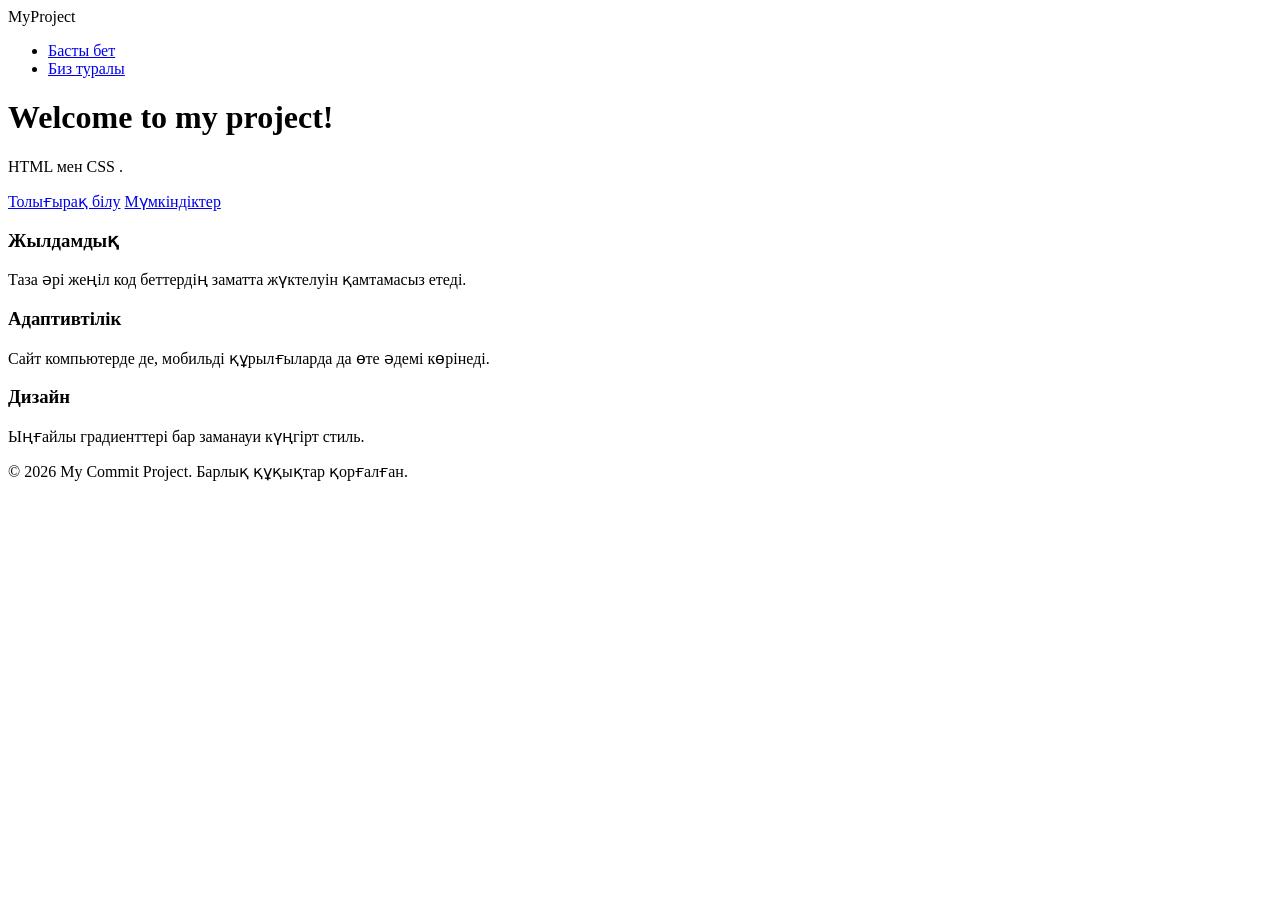
==== index.html @ c8ab4fea "feat:add index page" ====
<!DOCTYPE html>
<html lang="kk">
<head>
    <meta charset="UTF-8">
    <meta name="viewport" content="width=device-width, initial-scale=1.0">
    <title>My Commit Project</title>
    <link rel="stylesheet" href="style.css">
    <link rel="preconnect" href="https://fonts.googleapis.com">
    <link rel="preconnect" href="https://fonts.gstatic.com" crossorigin>
    <link href="https://fonts.googleapis.com/css2?family=Inter:wght@300;400;600;700&display=swap" rel="stylesheet">
</head>
<body>
    <header>
        <nav class="navbar">
            <div class="logo">MyProject</div>
            <ul class="nav-links">
                <li><a href="index.html" class="active">Басты бет</a></li>
                <li><a href="about.html">Биз туралы</a></li>
            </ul>
        </nav>
    </header>

    <main class="hero-section">
        <div class="container">
            <h1 class="hero-title">Welcome to my project!</h1>
            <p class="hero-subtitle">HTML мен CSS .</p>
            <div class="cta-buttons">
                <a href="about.html" class="btn btn-primary">Толығырақ білу</a>
                <a href="#features" class="btn btn-secondary">Мүмкіндіктер</a>
            </div>
        </div>
    </main>

    <section id="features" class="features-section">
        <div class="container cards-grid">
            <div class="card">
                <h3>Жылдамдық</h3>
                <p>Таза әрі жеңіл код беттердің заматта жүктелуін қамтамасыз етеді.</p>
            </div>
            <div class="card">
                <h3>Адаптивтілік</h3>
                <p>Сайт компьютерде де, мобильді құрылғыларда да өте әдемі көрінеді.</p>
            </div>
            <div class="card">
                <h3>Дизайн</h3>
                <p>Ыңғайлы градиенттері бар заманауи күңгірт стиль.</p>
            </div>
        </div>
    </section>

    <footer>
        <div class="container">
            <p>&copy; 2026 My Commit Project. Барлық құқықтар қорғалған.</p>
        </div>
    </footer>
</body>
</html>
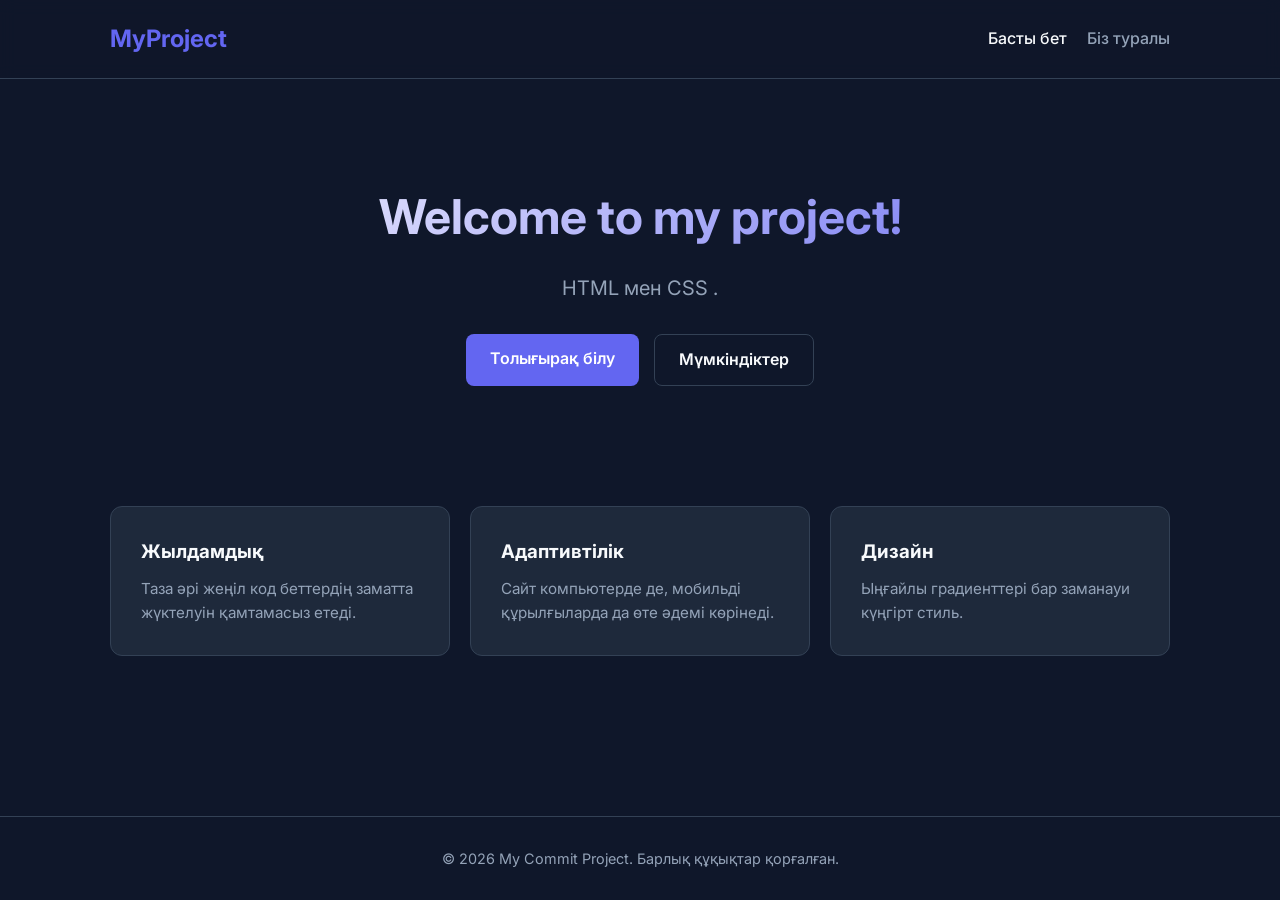
==== commit 74f80404: "feat:fixed about.html" ====
--- a/index.html
+++ b/index.html
@@ -4,10 +4,13 @@
     <meta charset="UTF-8">
     <meta name="viewport" content="width=device-width, initial-scale=1.0">
     <title>My Commit Project</title>
-    <link rel="stylesheet" href="style.css">
+    <link rel="stylesheet" href="assets/css/style.css">
     <link rel="preconnect" href="https://fonts.googleapis.com">
     <link rel="preconnect" href="https://fonts.gstatic.com" crossorigin>
     <link href="https://fonts.googleapis.com/css2?family=Inter:wght@300;400;600;700&display=swap" rel="stylesheet">
+    <link rel="preconnect" href="https://fonts.googleapis.com">
+<link rel="preconnect" href="https://fonts.gstatic.com" crossorigin>
+<link href="https://fonts.googleapis.com/css2?family=Sixtyfour+Convergence&display=swap" rel="stylesheet">
 </head>
 <body>
     <header>
@@ -15,7 +18,7 @@
             <div class="logo">MyProject</div>
             <ul class="nav-links">
                 <li><a href="index.html" class="active">Басты бет</a></li>
-                <li><a href="about.html">Биз туралы</a></li>
+                <li><a href="about.html">Біз туралы</a></li>
             </ul>
         </nav>
     </header>
@@ -53,5 +56,6 @@
             <p>&copy; 2026 My Commit Project. Барлық құқықтар қорғалған.</p>
         </div>
     </footer>
+    <script src="assets/js/main.js"></script>
 </body>
 </html>
--- a/assets/css/style.css
+++ b/assets/css/style.css
@@ -0,0 +1,225 @@
+:root {
+    --bg-color: #0f172a;
+    --card-bg: #1e293b;
+    --text-primary: #f8fafc;
+    --text-secondary: #94a3b8;
+    --accent-color: #6366f1;
+    --accent-hover: #4f46e5;
+    --border-color: #334155;
+}
+
+* {
+    margin: 0;
+    padding: 0;
+    box-sizing: border-box;
+}
+
+body {
+    font-family: 'Inter', sans-serif;
+    background-color: var(--bg-color);
+    color: var(--text-primary);
+    line-height: 1.6;
+    display: flex;
+    flex-direction: column;
+    min-height: 100vh;
+}
+
+.container {
+    max-width: 1100px;
+    margin: 0 auto;
+    padding: 0 20px;
+}
+
+/* Навигация */
+header {
+    background-color: rgba(15, 23, 42, 0.8);
+    backdrop-filter: blur(8px);
+    position: sticky;
+    top: 0;
+    z-index: 100;
+    border-bottom: 1px solid var(--border-color);
+}
+
+.navbar {
+    display: flex;
+    justify-content: space-between;
+    align-items: center;
+    padding: 20px;
+    max-width: 1100px;
+    margin: 0 auto;
+}
+
+.logo {
+    font-size: 1.5rem;
+    font-weight: 700;
+    color: var(--accent-color);
+}
+
+.nav-links {
+    list-style: none;
+    display: flex;
+    gap: 20px;
+}
+
+.nav-links a {
+    color: var(--text-secondary);
+    text-decoration: none;
+    font-weight: 500;
+    transition: color 0.3s;
+}
+
+.nav-links a:hover,
+.nav-links a.active {
+    color: var(--text-primary);
+}
+
+/* Басты баннер (Hero) */
+.hero-section {
+    padding: 100px 0 60px;
+    text-align: center;
+}
+
+.hero-title {
+    font-size: 3rem;
+    font-weight: 700;
+    margin-bottom: 16px;
+    background: linear-gradient(135deg, #ffffff 0%, var(--accent-color) 100%);
+    -webkit-background-clip: text;
+    -webkit-text-fill-color: transparent;
+}
+
+.hero-subtitle {
+    font-size: 1.25rem;
+    color: var(--text-secondary);
+    max-width: 600px;
+    margin: 0 auto 30px;
+}
+
+/* Батырмалар */
+.cta-buttons {
+    display: flex;
+    justify-content: center;
+    gap: 15px;
+}
+
+.btn {
+    display: inline-block;
+    padding: 12px 24px;
+    border-radius: 8px;
+    text-decoration: none;
+    font-weight: 600;
+    transition: all 0.3s;
+}
+
+.btn-primary {
+    background-color: var(--accent-color);
+    color: #fff;
+}
+
+.btn-primary:hover {
+    background-color: var(--accent-hover);
+    transform: translateY(-2px);
+}
+
+.btn-secondary {
+    background-color: transparent;
+    color: var(--text-primary);
+    border: 1px solid var(--border-color);
+}
+
+.btn-secondary:hover {
+    border-color: var(--text-secondary);
+    transform: translateY(-2px);
+}
+
+.features-section {
+    padding: 60px 0;
+}
+
+.cards-grid {
+    display: grid;
+    grid-template-columns: repeat(auto-fit, minmax(280px, 1fr));
+    gap: 20px;
+}
+
+.card {
+    background-color: var(--card-bg);
+    padding: 30px;
+    border-radius: 12px;
+    border: 1px solid var(--border-color);
+    transition: transform 0.3s, border-color 0.3s;
+}
+
+.card:hover {
+    transform: translateY(-5px);
+    border-color: var(--accent-color);
+}
+
+.card h3 {
+    margin-bottom: 10px;
+    color: var(--text-primary);
+}
+
+.card p {
+    color: var(--text-secondary);
+    font-size: 0.95rem;
+}
+
+/* About Us беті */
+.page-section {
+    padding: 80px 0;
+    flex: 1;
+}
+
+.page-title {
+    font-size: 2.5rem;
+    margin-bottom: 30px;
+    text-align: center;
+}
+
+.about-card {
+    background-color: var(--card-bg);
+    padding: 40px;
+    border-radius: 12px;
+    border: 1px solid var(--border-color);
+    max-width: 800px;
+    margin: 0 auto;
+    text-align: center;
+}
+
+.about-card p {
+    font-size: 1.1rem;
+    color: var(--text-secondary);
+    margin-bottom: 20px;
+}
+
+.about-stats {
+    display: flex;
+    justify-content: center;
+    gap: 50px;
+    margin-top: 30px;
+    padding-top: 20px;
+    border-top: 1px solid var(--border-color);
+}
+
+.stat-number {
+    display: block;
+    font-size: 2rem;
+    font-weight: 700;
+    color: var(--accent-color);
+}
+
+.stat-label {
+    color: var(--text-secondary);
+    font-size: 0.9rem;
+}
+
+/* Футер */
+footer {
+    margin-top: auto;
+    padding: 30px 0;
+    text-align: center;
+    border-top: 1px solid var(--border-color);
+    color: var(--text-secondary);
+    font-size: 0.9rem;
+}
